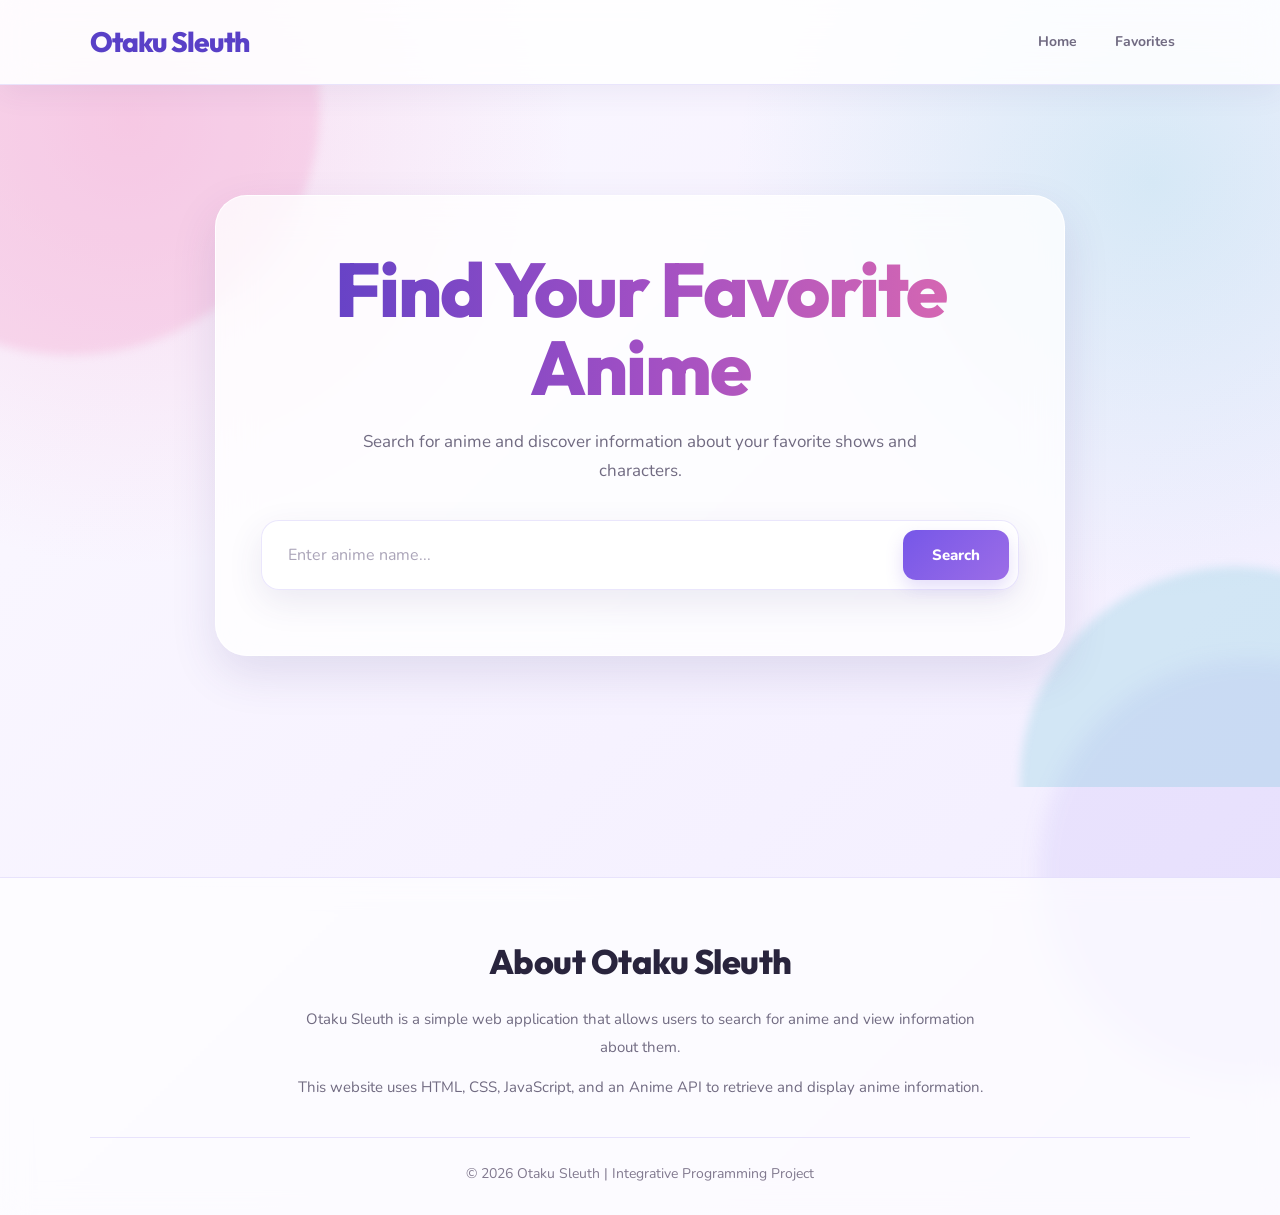
==== index.html @ 279554a6 "test" ====
<!DOCTYPE html>
<html lang="en">
<head>
    <meta charset="UTF-8">
    <meta name="viewport" content="width=device-width, initial-scale=1.0">
    <title>Anime Finder</title>
    <link rel="stylesheet" href="style.css">
</head>

<body>

    <nav class="navbar">
        <h1>Otaku Sleuth</h1>

        <div class="nav-links">
            <a href="#home">Home</a>
            <a href="favorites.html">Favorites</a>
        </div>
    </nav>


    <section id="home" class="hero">

        <div class="hero-content">

            <h2>Find Your Favorite Anime</h2>

            <p>
                Search for anime and discover information about your
                favorite shows and characters.
            </p>

            <div class="search-box">

                <input type="text" id="animeInput" placeholder="Enter anime name...">

                <button id="searchButton"> Search</button>

            </div>

            <p id="errorMessage"></p>

            <p id="loadingMessage"></p>

        </div>

    </section>


    <section id="results" class="results-section">

        <div id="animeResults" class="anime-results"></div>

    </section>


    <footer id="about">

        <div class="footer-about">

            <h2>About Otaku Sleuth</h2>

            <p>
                Otaku Sleuth is a simple web application that allows users
                to search for anime and view information about them.
            </p>

            <p>
                This website uses HTML, CSS, JavaScript, and an Anime API
                to retrieve and display anime information.
            </p>

        </div>

        <p class="copyright">
            © 2026 Otaku Sleuth | Integrative Programming Project
        </p>

    </footer>


    <script src="cards.js"></script>
    <script src="script.js"></script>

</body>
</html>
---- style.css ----
/* =========================================================
   ANIME FINDER — DREAMY ANIME / GLASSMORPHISM THEME
   Alternative design — HTML and JavaScript remain unchanged
   ========================================================= */

/* ---------- FONTS ---------- */
@import url("https://fonts.googleapis.com/css2?family=Nunito:wght@400;500;600;700;800&family=Outfit:wght@500;600;700;800&display=swap");

/* ---------- DESIGN TOKENS ---------- */
:root {
    --bg: #f7f3ff;
    --bg-soft: #eee8ff;
    --surface: rgba(255, 255, 255, 0.78);
    --surface-solid: #ffffff;
    --primary: #7657e8;
    --primary-dark: #5940c7;
    --secondary: #f08ac2;
    --accent: #6bc8d8;
    --text: #29243d;
    --muted: #716b82;
    --border: rgba(118, 87, 232, 0.15);
    --shadow: 0 18px 45px rgba(73, 54, 128, 0.13);
    --shadow-hover: 0 25px 55px rgba(73, 54, 128, 0.2);
}

/* ---------- RESET ---------- */
* {
    margin: 0;
    padding: 0;
    box-sizing: border-box;
}

html {
    scroll-behavior: smooth;
    scroll-padding-top: 85px;
}

body {
    font-family: "Nunito", "Segoe UI", Arial, sans-serif;
    color: var(--text);
    line-height: 1.7;
    overflow-x: hidden;

    background:
        radial-gradient(circle at 10% 10%, rgba(240, 138, 194, 0.25), transparent 28%),
        radial-gradient(circle at 90% 15%, rgba(107, 200, 216, 0.23), transparent 27%),
        linear-gradient(135deg, #fbf9ff 0%, var(--bg) 45%, #f1edff 100%);
}

body::before {
    content: "";
    position: fixed;
    width: 420px;
    height: 420px;
    right: -180px;
    bottom: -180px;
    border-radius: 50%;
    background: rgba(118, 87, 232, 0.09);
    filter: blur(10px);
    pointer-events: none;
    z-index: -1;
}

::selection {
    background: var(--secondary);
    color: white;
}

:focus-visible {
    outline: 3px solid var(--accent);
    outline-offset: 3px;
}

/* ---------- NAVIGATION ---------- */
.navbar {
    position: sticky;
    top: 0;
    z-index: 1000;

    display: flex;
    align-items: center;
    justify-content: space-between;
    gap: 25px;

    padding: 18px 7%;

    background: rgba(255, 255, 255, 0.84);
    border-bottom: 1px solid var(--border);
    box-shadow: 0 8px 30px rgba(73, 54, 128, 0.07);

    backdrop-filter: blur(16px);
    -webkit-backdrop-filter: blur(16px);
}

.navbar h1 {
    position: relative;
    font-family: "Outfit", sans-serif;
    font-size: 28px;
    font-weight: 800;
    letter-spacing: -0.8px;
    color: var(--primary-dark);
}

.nav-links {
    display: flex;
    align-items: center;
    gap: 8px;
}

.nav-links a {
    padding: 9px 15px;
    border-radius: 999px;

    color: var(--muted);
    text-decoration: none;
    font-size: 14px;
    font-weight: 700;

    transition: 0.25s ease;
}

.nav-links a:hover {
    color: var(--primary-dark);
    background: rgba(118, 87, 232, 0.09);
    transform: translateY(-2px);
}

/* ---------- HERO ---------- */
.hero {
    position: relative;
    min-height: 78vh;

    display: flex;
    align-items: center;
    justify-content: center;
    text-align: center;

    padding: 100px 20px 120px;
    overflow: hidden;
}

.hero::before,
.hero::after {
    content: "";
    position: absolute;
    border-radius: 50%;
    pointer-events: none;
}

.hero::before {
    width: 500px;
    height: 500px;
    top: -230px;
    left: -180px;
    background: rgba(240, 138, 194, 0.24);
    filter: blur(5px);
}

.hero::after {
    width: 430px;
    height: 430px;
    right: -170px;
    bottom: -210px;
    background: rgba(107, 200, 216, 0.25);
    filter: blur(5px);
}

.hero-content {
    position: relative;
    z-index: 1;

    width: 100%;
    max-width: 850px;
    padding: 55px 45px;

    background: var(--surface);
    border: 1px solid rgba(255, 255, 255, 0.9);
    border-radius: 32px;
    box-shadow: var(--shadow);

    backdrop-filter: blur(18px);
    -webkit-backdrop-filter: blur(18px);

    animation: heroIn 0.7s ease both;
}

.hero h2 {
    margin-bottom: 22px;

    font-family: "Outfit", sans-serif;
    font-size: clamp(42px, 7vw, 76px);
    font-weight: 800;
    line-height: 1.02;
    letter-spacing: -2px;

    background: linear-gradient(90deg, var(--primary-dark), #a04fc4, #e16cae);
    -webkit-background-clip: text;
    background-clip: text;
    color: transparent;
}

.hero p {
    max-width: 600px;
    margin: 0 auto 34px;

    color: var(--muted);
    font-size: 17px;
}

/* ---------- HERO SEARCH ---------- */
.hero .search-box {
    margin: 0 auto 10px;
}

.hero #errorMessage,
.hero #loadingMessage {
    min-height: 0;
    margin: 0 auto;
}

.hero #errorMessage:not(:empty),
.hero #loadingMessage:not(:empty) {
    margin-top: 14px;
}

/* ---------- RESULTS SECTION ---------- */
.results-section {
    padding: 0 6% 90px;
}

.results-section .anime-results {
    margin-top: 0;
}

/* ---------- START BUTTON ---------- */
.start-button {
    display: inline-block;

    padding: 14px 30px;
    border-radius: 999px;

    color: white;
    background: linear-gradient(135deg, var(--primary), #a06ee9);

    text-decoration: none;
    font-size: 16px;
    font-weight: 800;

    box-shadow: 0 10px 25px rgba(118, 87, 232, 0.25);

    transition: 0.25s ease;
}

.start-button:hover {
    transform: translateY(-3px);
    box-shadow: 0 15px 30px rgba(118, 87, 232, 0.32);
    background: linear-gradient(135deg, var(--primary-dark), #915bd4);
}

/* ---------- SEARCH SECTION ---------- */
.search-section {
    padding: 80px 6% 110px;
    text-align: center;
}

.search-section h2 {
    margin-bottom: 10px;

    font-family: "Outfit", sans-serif;
    font-size: clamp(34px, 5vw, 52px);
    font-weight: 800;
    letter-spacing: -1px;
    color: var(--text);
}

.search-section > p {
    margin-bottom: 30px;
    color: var(--muted);
}

/* ---------- SEARCH BOX ---------- */
.search-box {
    max-width: 760px;
    margin: 0 auto 25px;

    display: flex;
    gap: 10px;
    padding: 9px;

    background: rgba(255, 255, 255, 0.88);
    border: 1px solid var(--border);
    border-radius: 18px;

    box-shadow: 0 12px 35px rgba(73, 54, 128, 0.1);

    transition: 0.25s ease;
}

.search-box:focus-within {
    border-color: rgba(118, 87, 232, 0.45);
    box-shadow:
        0 14px 38px rgba(73, 54, 128, 0.13),
        0 0 0 4px rgba(118, 87, 232, 0.09);
}

.search-box input {
    flex: 1;
    min-width: 0;

    padding: 14px 17px;

    border: none;
    outline: none;
    background: transparent;

    color: var(--text);
    font-family: inherit;
    font-size: 16px;
}

.search-box input::placeholder {
    color: #aaa4b8;
}

.search-box button {
    padding: 0 29px;
    min-height: 48px;

    border: none;
    border-radius: 13px;

    color: white;
    background: linear-gradient(135deg, var(--primary), #9c6de7);

    font-family: inherit;
    font-size: 15px;
    font-weight: 800;

    cursor: pointer;

    box-shadow: 0 8px 18px rgba(118, 87, 232, 0.2);
    transition: 0.25s ease;
}

.search-box button:hover {
    transform: translateY(-2px);
    background: linear-gradient(135deg, var(--primary-dark), #8759d2);
}

.search-box button:active {
    transform: translateY(0);
}

/* ---------- STATUS MESSAGES ---------- */
#errorMessage {
    min-height: 28px;
    margin-bottom: 10px;

    color: #d64d78 !important;
    font-weight: 700;
}

#loadingMessage {
    min-height: 28px;
    color: var(--primary) !important;
    font-weight: 700;
}

#loadingMessage:not(:empty)::after {
    content: "";

    display: inline-block;
    width: 13px;
    height: 13px;
    margin-left: 9px;

    border: 2px solid rgba(118, 87, 232, 0.2);
    border-top-color: var(--primary);
    border-radius: 50%;

    vertical-align: -2px;
    animation: spin 0.7s linear infinite;
}

/* ---------- ANIME RESULTS ---------- */
.anime-results {
    max-width: 1250px;
    margin: 45px auto 0;

    display: grid;
    grid-template-columns: repeat(auto-fill, minmax(270px, 1fr));
    gap: 30px;

    text-align: left;
}

/* ---------- ANIME CARD ---------- */
.anime-card {
    display: flex;
    flex-direction: column;
    overflow: hidden;

    background: rgba(255, 255, 255, 0.88);
    border: 1px solid var(--border);
    border-radius: 24px;

    box-shadow: var(--shadow);

    transition:
        transform 0.3s ease,
        box-shadow 0.3s ease,
        border-color 0.3s ease;

    animation: cardIn 0.45s ease both;
}

.anime-card:hover {
    transform: translateY(-9px);
    border-color: rgba(118, 87, 232, 0.28);
    box-shadow: var(--shadow-hover);
}

/* ---------- ANIME IMAGE ---------- */
.card-image-link {
    display: block;
    overflow: hidden;
    cursor: pointer;
}

.card-image-link img {
    width: 100%;
    height: 350px;

    display: block;
    object-fit: cover;

    transition: transform 0.45s ease;
}

.anime-card:hover .card-image-link img {
    transform: scale(1.035);
}

/* ---------- CARD CONTENT ---------- */
.anime-card-content {
    flex: 1;
    padding: 22px 23px 25px;
}

.anime-card-content h3 {
    margin-bottom: 14px;

    font-family: "Outfit", sans-serif;
    font-size: 25px;
    font-weight: 800;
    line-height: 1.15;
    color: var(--text);
}

.anime-card-content p {
    margin-bottom: 7px;
    color: var(--muted);
    font-size: 14px;
}

.anime-card-content strong {
    margin-right: 4px;
    color: var(--primary-dark);
    font-weight: 800;
}

.anime-card-content p:last-child {
    margin-top: 17px;
    padding-top: 15px;

    border-top: 1px solid rgba(118, 87, 232, 0.11);

    color: #777083;
    line-height: 1.75;
}

/* ---------- FOOTER ---------- */
footer {
    padding: 55px 7% 30px;
    text-align: center;

    color: #81798f;
    font-size: 14px;

    background: rgba(255, 255, 255, 0.7);
    border-top: 1px solid var(--border);

    backdrop-filter: blur(14px);
    -webkit-backdrop-filter: blur(14px);
}

.footer-about {
    max-width: 690px;
    margin: 0 auto 35px;
}

.footer-about h2 {
    margin-bottom: 16px;

    font-family: "Outfit", sans-serif;
    font-size: clamp(26px, 4vw, 34px);
    font-weight: 800;
    letter-spacing: -0.5px;
    color: var(--text);
}

.footer-about p {
    margin: 0 auto 12px;

    color: var(--muted);
    font-size: 15px;
    line-height: 1.85;
}

.copyright {
    padding-top: 24px;
    border-top: 1px solid var(--border);
}

/* ---------- GENRE LINKS ---------- */
.anime-card-content a.genre-link {
    color: var(--primary);
    font-weight: 700;
    text-decoration: none;
    border-bottom: 1px dashed rgba(118, 87, 232, 0.45);
    transition: color 0.2s ease, border-color 0.2s ease;
}

.anime-card-content a.genre-link:hover {
    color: #e16cae;
    border-bottom-color: #e16cae;
}

/* ---------- GENRE PAGE ---------- */
.genre-header {
    padding: 70px 6% 40px;
    text-align: center;
}

.genre-header h2 {
    margin-bottom: 10px;

    font-family: "Outfit", sans-serif;
    font-size: clamp(38px, 6vw, 62px);
    font-weight: 800;
    letter-spacing: -1.5px;

    background: linear-gradient(90deg, var(--primary-dark), #a04fc4, #e16cae);
    -webkit-background-clip: text;
    background-clip: text;
    color: transparent;
}

.genre-header p {
    color: var(--muted);
}

.back-link {
    display: inline-block;
    margin-bottom: 20px;
    padding: 8px 16px;
    border-radius: 999px;

    color: var(--primary-dark);
    background: rgba(118, 87, 232, 0.09);
    text-decoration: none;
    font-size: 14px;
    font-weight: 700;

    transition: 0.25s ease;
}

.back-link:hover {
    background: rgba(118, 87, 232, 0.17);
    transform: translateX(-3px);
}

.results-section #errorMessage,
.results-section #loadingMessage {
    text-align: center;
    min-height: 0;
}

.load-more-wrap {
    margin-top: 45px;
    text-align: center;
}

.load-more-button {
    padding: 14px 34px;
    border: none;
    border-radius: 999px;

    color: white;
    background: linear-gradient(135deg, var(--primary), #9c6de7);

    font-family: inherit;
    font-size: 15px;
    font-weight: 800;
    cursor: pointer;

    box-shadow: 0 8px 18px rgba(118, 87, 232, 0.2);
    transition: 0.25s ease;
}

.load-more-button:hover {
    transform: translateY(-2px);
    background: linear-gradient(135deg, var(--primary-dark), #8759d2);
}

.load-more-button[hidden] {
    display: none;
}

/* ---------- FAVORITES ---------- */
.anime-card {
    position: relative;
}

.favorite-button {
    position: absolute;
    top: 14px;
    right: 14px;
    z-index: 2;

    display: flex;
    align-items: center;
    justify-content: center;
    width: 44px;
    height: 44px;

    border: 1px solid rgba(255, 255, 255, 0.85);
    border-radius: 50%;

    background: rgba(255, 255, 255, 0.82);
    box-shadow: 0 6px 18px rgba(73, 54, 128, 0.2);
    cursor: pointer;

    backdrop-filter: blur(8px);
    -webkit-backdrop-filter: blur(8px);

    transition: transform 0.2s ease, background 0.2s ease;
}

.favorite-button svg {
    fill: transparent;
    stroke: var(--secondary);
    stroke-width: 2;
    stroke-linejoin: round;
    transition: fill 0.2s ease, stroke 0.2s ease;
}

.favorite-button:hover {
    transform: scale(1.12);
    background: #ffffff;
}

.favorite-button.active svg {
    fill: #e8548f;
    stroke: #e8548f;
}

.favorite-button.active {
    animation: heartPop 0.35s ease;
}

.nav-links a.active-link {
    color: var(--primary-dark);
    background: rgba(118, 87, 232, 0.09);
}

.empty-message {
    padding: 50px 20px;
    text-align: center;
}

.empty-message[hidden] {
    display: none;
}

.empty-message p {
    margin-bottom: 22px;
    color: var(--muted);
    font-size: 18px;
}

@keyframes heartPop {
    0%   { transform: scale(1); }
    50%  { transform: scale(1.3); }
    100% { transform: scale(1); }
}

/* ---------- ANIME DETAIL PAGE ---------- */
.detail-section {
    max-width: 1100px;
    margin: 0 auto;
    padding: 50px 6% 90px;
}

.detail-section #errorMessage,
.detail-section #loadingMessage {
    min-height: 0;
    text-align: center;
}

.detail-card {
    overflow: hidden;

    background: rgba(255, 255, 255, 0.88);
    border: 1px solid var(--border);
    border-radius: 28px;
    box-shadow: var(--shadow);

    animation: cardIn 0.45s ease both;
}

.detail-banner {
    height: 220px;
    background-size: cover;
    background-position: center;
}

.detail-layout {
    display: grid;
    grid-template-columns: 300px 1fr;
    gap: 40px;
    padding: 35px;
}

.detail-banner + .detail-layout .detail-cover {
    margin-top: -110px;
}

.detail-cover {
    position: relative;
    align-self: start;
}

.detail-cover img {
    width: 100%;
    display: block;

    border-radius: 20px;
    border: 4px solid #ffffff;
    box-shadow: var(--shadow);
}

.detail-info h2 {
    font-family: "Outfit", sans-serif;
    font-size: clamp(30px, 4vw, 44px);
    font-weight: 800;
    line-height: 1.1;
    letter-spacing: -1px;
    color: var(--text);
}

.detail-alt-title {
    margin-top: 6px;
    color: var(--muted);
    font-size: 15px;
}

.detail-stats {
    display: flex;
    flex-wrap: wrap;
    gap: 12px;
    margin: 22px 0 18px;
}

.stat {
    display: flex;
    flex-direction: column;
    min-width: 110px;
    padding: 10px 18px;

    background: rgba(118, 87, 232, 0.07);
    border-radius: 16px;
}

.stat-value {
    font-family: "Outfit", sans-serif;
    font-size: 22px;
    font-weight: 800;
    line-height: 1.3;
    color: var(--primary-dark);
}

.stat-label {
    font-size: 12px;
    font-weight: 700;
    letter-spacing: 0.5px;
    text-transform: uppercase;
    color: var(--muted);
}

.detail-genres {
    display: flex;
    flex-wrap: wrap;
    gap: 8px;
}

.genre-chip {
    padding: 6px 15px;
    border-radius: 999px;

    color: var(--primary-dark);
    background: rgba(118, 87, 232, 0.1);
    text-decoration: none;
    font-size: 13px;
    font-weight: 800;

    transition: 0.2s ease;
}

.genre-chip:hover {
    color: #ffffff;
    background: var(--primary);
    transform: translateY(-2px);
}

.detail-heading {
    margin: 28px 0 10px;

    font-family: "Outfit", sans-serif;
    font-size: 20px;
    font-weight: 800;
    color: var(--text);
}

.detail-synopsis {
    color: var(--muted);
    line-height: 1.85;
    white-space: pre-line;
}

.detail-list {
    display: grid;
    grid-template-columns: repeat(2, 1fr);
    gap: 4px 30px;
}

.detail-row {
    display: flex;
    justify-content: space-between;
    gap: 14px;
    padding: 9px 0;

    border-bottom: 1px solid rgba(118, 87, 232, 0.11);
    font-size: 14px;
}

.detail-row dt {
    color: var(--primary-dark);
    font-weight: 800;
}

.detail-row dd {
    color: var(--muted);
    text-align: right;
}

.trailer-link {
    position: relative;
    display: block;
    max-width: 420px;
    overflow: hidden;
    border-radius: 16px;
    box-shadow: var(--shadow);
}

.trailer-link img {
    width: 100%;
    display: block;
    transition: transform 0.4s ease;
}

.trailer-link:hover img {
    transform: scale(1.04);
}

.play-badge {
    position: absolute;
    left: 12px;
    bottom: 12px;
    padding: 7px 15px;
    border-radius: 999px;

    color: #ffffff;
    background: rgba(41, 36, 61, 0.78);
    font-size: 13px;
    font-weight: 800;
}

@media (max-width: 800px) {
    .detail-layout {
        grid-template-columns: 1fr;
        padding: 24px;
    }

    .detail-cover {
        max-width: 280px;
        margin: 0 auto;
    }

    .detail-list {
        grid-template-columns: 1fr;
    }
}

/* ---------- ANIMATIONS ---------- */
@keyframes heroIn {
    from {
        opacity: 0;
        transform: translateY(25px) scale(0.98);
    }

    to {
        opacity: 1;
        transform: translateY(0) scale(1);
    }
}

@keyframes cardIn {
    from {
        opacity: 0;
        transform: translateY(18px);
    }

    to {
        opacity: 1;
        transform: translateY(0);
    }
}

@keyframes spin {
    to {
        transform: rotate(360deg);
    }
}

/* ---------- MOBILE ---------- */
@media (max-width: 700px) {
    .navbar {
        flex-direction: column;
        gap: 10px;
        padding: 14px 5%;
    }

    .navbar h1 {
        font-size: 25px;
    }

    .nav-links {
        width: 100%;
        justify-content: center;
        flex-wrap: wrap;
    }

    .nav-links a {
        padding: 7px 11px;
        font-size: 13px;
    }

    .hero {
        min-height: 72vh;
        padding: 70px 16px 100px;
    }

    .hero-content {
        padding: 42px 24px;
        border-radius: 25px;
    }

    .hero h2 {
        font-size: 45px;
        letter-spacing: -1.2px;
    }

    .hero p {
        font-size: 15px;
    }

    .search-section {
        padding: 65px 5% 80px;
    }

    .search-box {
        flex-direction: column;
        padding: 8px;
        border-radius: 17px;
    }

    .search-box button {
        width: 100%;
    }

    .anime-results {
        grid-template-columns: 1fr;
        gap: 24px;
    }

    .card-image-link img {
        height: 430px;
    }

}

@media (max-width: 400px) {
    .nav-links {
        gap: 2px;
    }

    .nav-links a {
        padding: 6px 8px;
        font-size: 12px;
    }

    .hero h2 {
        font-size: 39px;
    }

    .card-image-link img {
        height: 390px;
    }
}

/* ---------- ACCESSIBILITY ---------- */
@media (prefers-reduced-motion: reduce) {
    *,
    *::before,
    *::after {
        animation: none !important;
        transition: none !important;
        scroll-behavior: auto !important;
    }
}
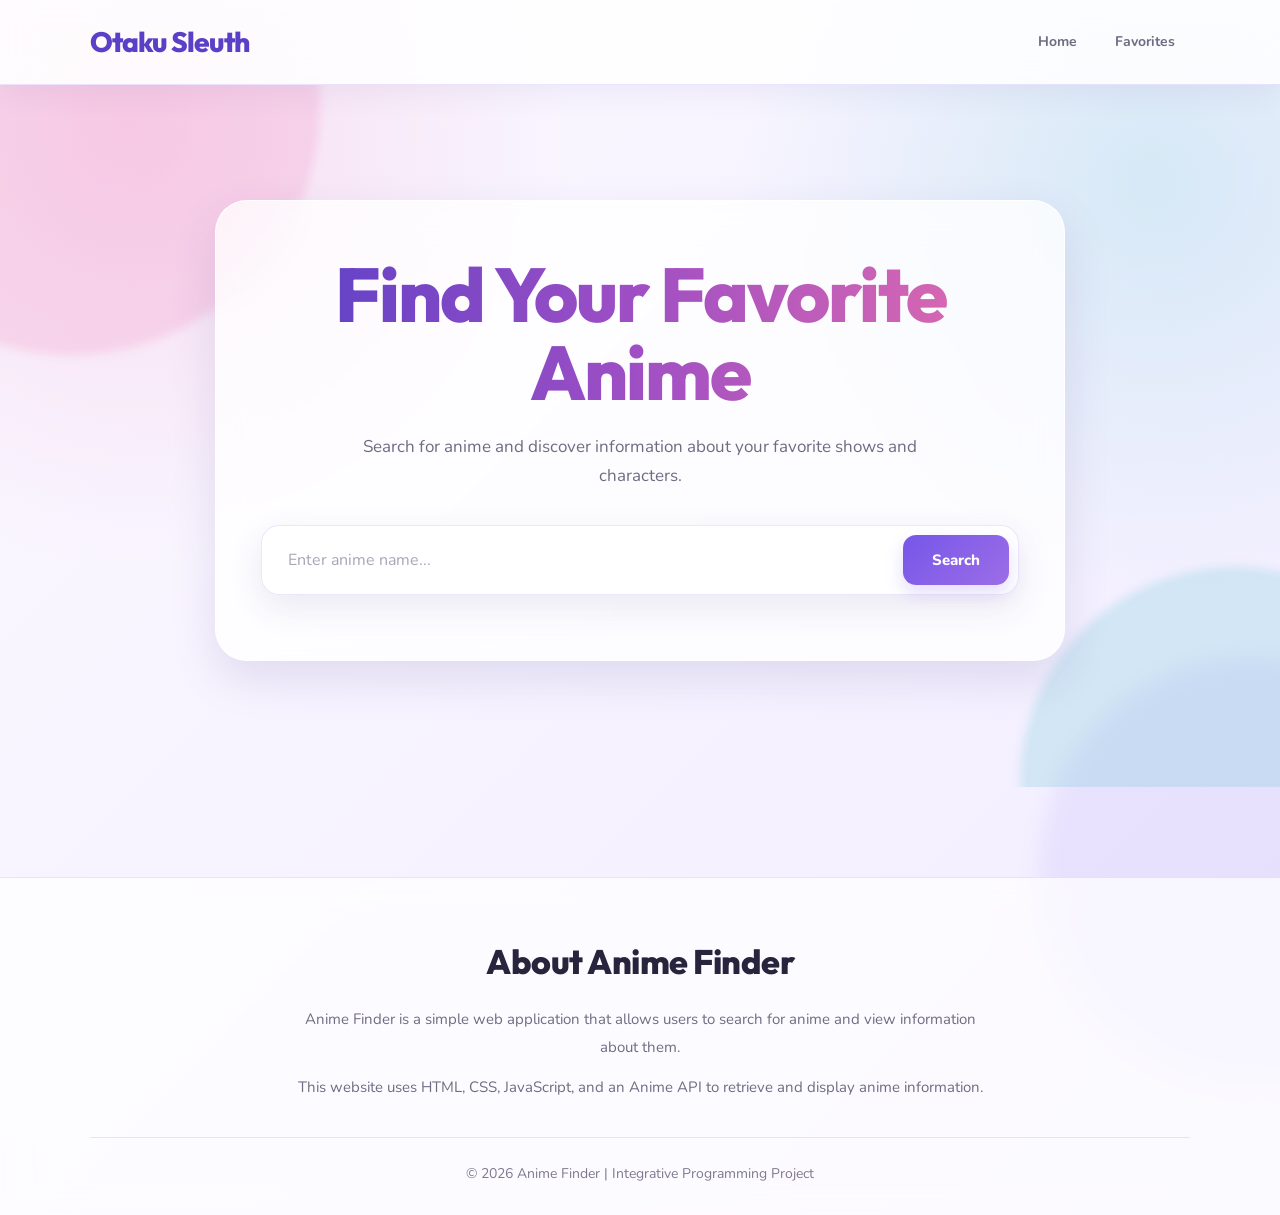
==== commit 95773c75: "Updated files" ====
--- a/index.html
+++ b/index.html
@@ -44,6 +44,24 @@
 
         </div>
 
+        <div class="recommendations" id="recommendations" hidden>
+
+            <h3 class="recommendations-title">Popular Right Now</h3>
+
+            <div class="rec-carousel">
+
+                <button type="button" class="rec-arrow rec-prev" id="recPrev" aria-label="Previous recommendation">&#8249;</button>
+
+                <div class="rec-slides" id="recSlides"></div>
+
+                <button type="button" class="rec-arrow rec-next" id="recNext" aria-label="Next recommendation">&#8250;</button>
+
+            </div>
+
+            <div class="rec-dots" id="recDots"></div>
+
+        </div>
+
     </section>
 
 
@@ -58,10 +76,10 @@
 
         <div class="footer-about">
 
-            <h2>About Otaku Sleuth</h2>
+            <h2>About Anime Finder</h2>
 
             <p>
-                Otaku Sleuth is a simple web application that allows users
+                Anime Finder is a simple web application that allows users
                 to search for anime and view information about them.
             </p>
 
@@ -73,13 +91,14 @@
         </div>
 
         <p class="copyright">
-            © 2026 Otaku Sleuth | Integrative Programming Project
+            © 2026 Anime Finder | Integrative Programming Project
         </p>
 
     </footer>
 
 
     <script src="cards.js"></script>
+    <script src="recommendations.js"></script>
     <script src="script.js"></script>
 
 </body>
--- a/style.css
+++ b/style.css
@@ -131,11 +131,12 @@
     min-height: 78vh;
 
     display: flex;
+    flex-direction: column;
     align-items: center;
     justify-content: center;
     text-align: center;
 
-    padding: 100px 20px 120px;
+    padding: 100px 20px 110px;
     overflow: hidden;
 }
 
@@ -727,9 +728,13 @@
 
 .detail-layout {
     display: grid;
-    grid-template-columns: 300px 1fr;
+    grid-template-columns: 260px 1fr;
     gap: 40px;
-    padding: 35px;
+    padding: 35px 35px 0;
+}
+
+.detail-body {
+    padding: 0 35px 40px;
 }
 
 .detail-banner + .detail-layout .detail-cover {
@@ -824,7 +829,7 @@
 }
 
 .detail-heading {
-    margin: 28px 0 10px;
+    margin: 30px 0 10px;
 
     font-family: "Outfit", sans-serif;
     font-size: 20px;
@@ -832,16 +837,22 @@
     color: var(--text);
 }
 
-.detail-synopsis {
+.detail-synopsis p {
+    margin-bottom: 14px;
+
     color: var(--muted);
     line-height: 1.85;
     white-space: pre-line;
 }
 
+.detail-synopsis p:last-child {
+    margin-bottom: 0;
+}
+
 .detail-list {
     display: grid;
-    grid-template-columns: repeat(2, 1fr);
-    gap: 4px 30px;
+    grid-template-columns: repeat(auto-fit, minmax(260px, 1fr));
+    gap: 4px 40px;
 }
 
 .detail-row {
@@ -899,7 +910,11 @@
 @media (max-width: 800px) {
     .detail-layout {
         grid-template-columns: 1fr;
-        padding: 24px;
+        padding: 24px 24px 0;
+    }
+
+    .detail-body {
+        padding: 0 24px 30px;
     }
 
     .detail-cover {
@@ -907,8 +922,246 @@
         margin: 0 auto;
     }
 
-    .detail-list {
-        grid-template-columns: 1fr;
+}
+
+/* ---------- RECOMMENDATIONS ---------- */
+.recommendations {
+    position: relative;
+    z-index: 1;
+
+    width: 100%;
+    max-width: 1100px;
+    margin-top: 60px;
+
+    text-align: left;
+}
+
+.recommendations[hidden] {
+    display: none;
+}
+
+.recommendations-title {
+    margin-bottom: 22px;
+
+    font-family: "Outfit", sans-serif;
+    font-size: clamp(28px, 4vw, 38px);
+    font-weight: 800;
+    letter-spacing: -1px;
+    text-align: center;
+
+    background: linear-gradient(90deg, var(--primary-dark), #a04fc4, #e16cae);
+    -webkit-background-clip: text;
+    background-clip: text;
+    color: transparent;
+}
+
+.rec-carousel {
+    position: relative;
+    display: flex;
+    align-items: center;
+    gap: 10px;
+}
+
+.rec-slides {
+    flex: 1;
+    min-width: 0;
+    display: grid;
+}
+
+.rec-slide {
+    grid-area: 1 / 1;
+
+    position: relative;
+    display: block;
+    min-height: 460px;
+    overflow: hidden;
+
+    background: #29243d;
+    border-radius: 30px;
+    box-shadow: var(--shadow-hover);
+
+    color: #ffffff;
+    text-decoration: none;
+
+    opacity: 0;
+    visibility: hidden;
+    transition: opacity 0.6s ease, visibility 0.6s ease;
+}
+
+.rec-slide.active {
+    opacity: 1;
+    visibility: visible;
+}
+
+.rec-bg {
+    position: absolute;
+    inset: 0;
+    width: 100%;
+    height: 100%;
+
+    object-fit: cover;
+    object-position: center;
+
+    transition: transform 0.6s ease;
+}
+
+.rec-slide:hover .rec-bg {
+    transform: scale(1.05);
+}
+
+.rec-slide.no-banner .rec-bg {
+    filter: blur(22px) brightness(0.8);
+    transform: scale(1.25);
+}
+
+.rec-slide.no-banner:hover .rec-bg {
+    transform: scale(1.3);
+}
+
+.rec-overlay {
+    position: absolute;
+    inset: 0;
+
+    display: flex;
+    align-items: flex-end;
+    gap: 32px;
+    padding: 40px 48px;
+
+    background: linear-gradient(
+        to top,
+        rgba(20, 15, 42, 0.92) 0%,
+        rgba(20, 15, 42, 0.62) 42%,
+        rgba(20, 15, 42, 0.05) 78%
+    );
+}
+
+.rec-poster {
+    flex-shrink: 0;
+    align-self: center;
+    width: 210px;
+
+    border-radius: 18px;
+    box-shadow: 0 16px 36px rgba(0, 0, 0, 0.5);
+}
+
+.rec-info {
+    min-width: 0;
+}
+
+.rec-info h4 {
+    margin-bottom: 6px;
+
+    font-family: "Outfit", sans-serif;
+    font-size: clamp(28px, 4vw, 44px);
+    font-weight: 800;
+    line-height: 1.15;
+    color: #ffffff;
+    text-shadow: 0 2px 10px rgba(0, 0, 0, 0.5);
+}
+
+.rec-meta {
+    margin: 0 0 14px !important;
+    font-size: 15px !important;
+    font-weight: 800;
+    color: #f7b8da !important;
+}
+
+.rec-description {
+    margin: 0 !important;
+    max-width: 720px !important;
+
+    font-size: 16px !important;
+    line-height: 1.75;
+    color: rgba(255, 255, 255, 0.88) !important;
+
+    display: -webkit-box;
+    -webkit-line-clamp: 3;
+    -webkit-box-orient: vertical;
+    overflow: hidden;
+}
+
+.rec-arrow {
+    flex-shrink: 0;
+    width: 38px;
+    height: 38px;
+
+    border: 1px solid var(--border);
+    border-radius: 50%;
+
+    color: var(--primary-dark);
+    background: rgba(255, 255, 255, 0.9);
+    font-size: 24px;
+    line-height: 1;
+    cursor: pointer;
+
+    transition: 0.2s ease;
+}
+
+.rec-arrow:hover {
+    color: #ffffff;
+    background: var(--primary);
+}
+
+.rec-dots {
+    display: flex;
+    justify-content: center;
+    gap: 9px;
+    margin-top: 16px;
+}
+
+.rec-dot {
+    width: 10px;
+    height: 10px;
+    padding: 0;
+
+    border: none;
+    border-radius: 999px;
+
+    background: rgba(118, 87, 232, 0.25);
+    cursor: pointer;
+
+    transition: width 0.3s ease, background 0.3s ease;
+}
+
+.rec-dot.active {
+    width: 28px;
+    background: var(--primary);
+}
+
+@media (max-width: 700px) {
+    .rec-arrow {
+        display: none;
+    }
+
+    .recommendations {
+        margin-top: 45px;
+    }
+
+    .rec-slide {
+        min-height: 380px;
+        border-radius: 24px;
+    }
+
+    .rec-overlay {
+        gap: 14px;
+        padding: 20px;
+    }
+
+    .rec-poster {
+        width: 100px;
+    }
+
+    .rec-info h4 {
+        font-size: 22px;
+    }
+
+    .rec-meta {
+        font-size: 13px !important;
+    }
+
+    .rec-description {
+        -webkit-line-clamp: 3;
+        font-size: 13px !important;
     }
 }
 
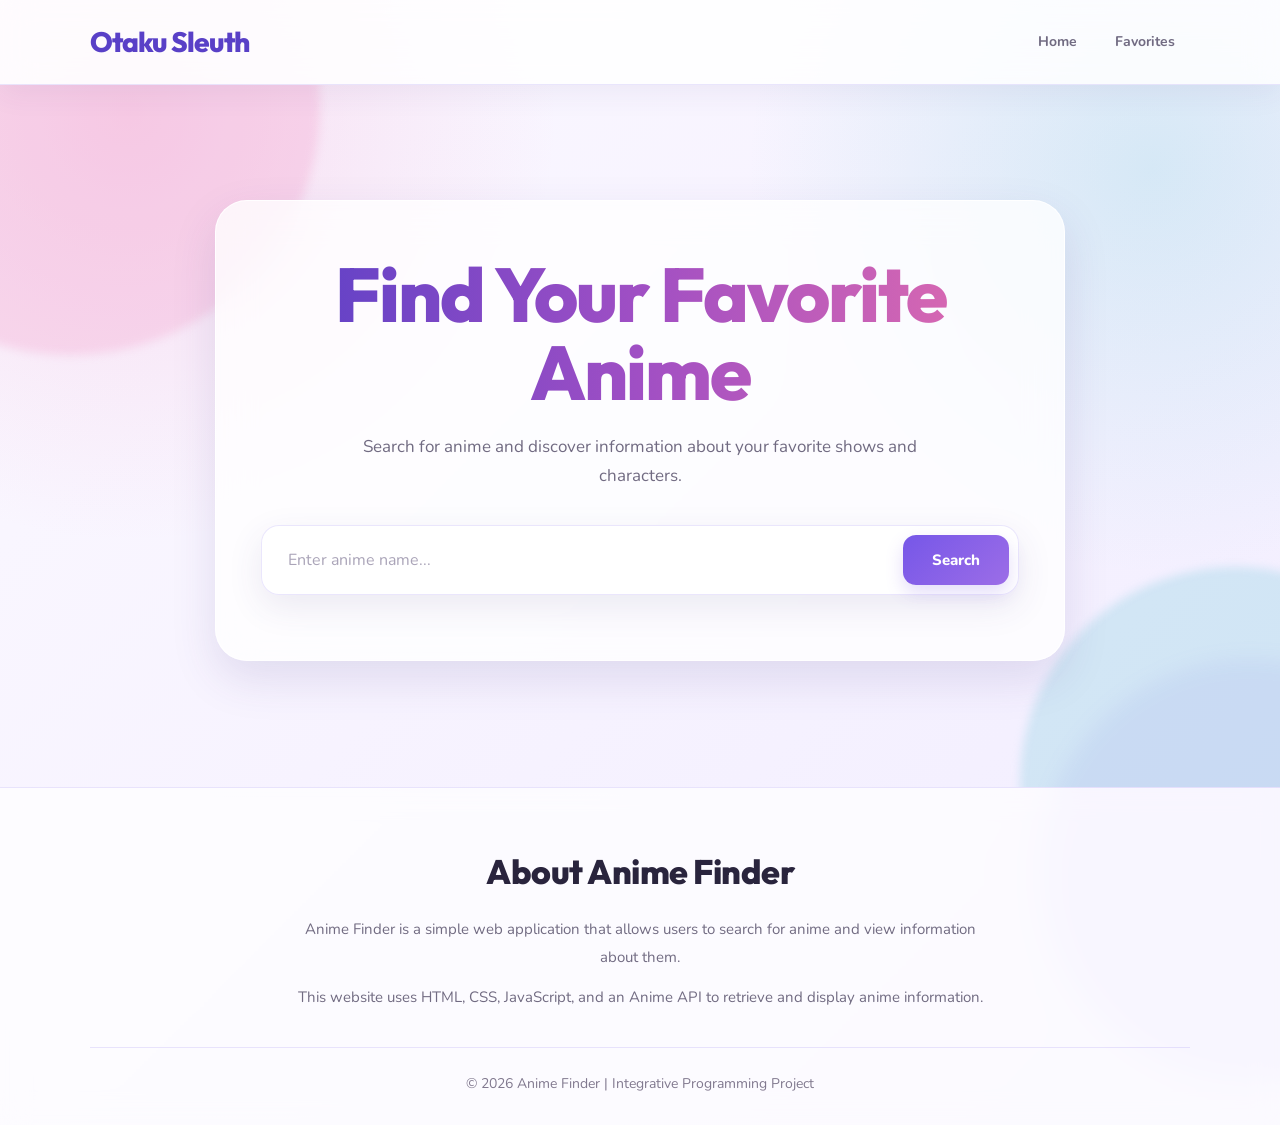
==== commit 0793f13f: "Updated files" ====
--- a/index.html
+++ b/index.html
@@ -40,8 +40,6 @@
 
             <p id="errorMessage"></p>
 
-            <p id="loadingMessage"></p>
-
         </div>
 
         <div class="recommendations" id="recommendations" hidden>
@@ -61,13 +59,6 @@
             <div class="rec-dots" id="recDots"></div>
 
         </div>
-
-    </section>
-
-
-    <section id="results" class="results-section">
-
-        <div id="animeResults" class="anime-results"></div>
 
     </section>
 
--- a/style.css
+++ b/style.css
@@ -1165,6 +1165,15 @@
     }
 }
 
+/* ---------- SEARCH RESULTS PAGE ---------- */
+.search-again {
+    padding: 0 6% 40px;
+}
+
+.search-again .search-box {
+    margin-bottom: 0;
+}
+
 /* ---------- ANIMATIONS ---------- */
 @keyframes heroIn {
     from {
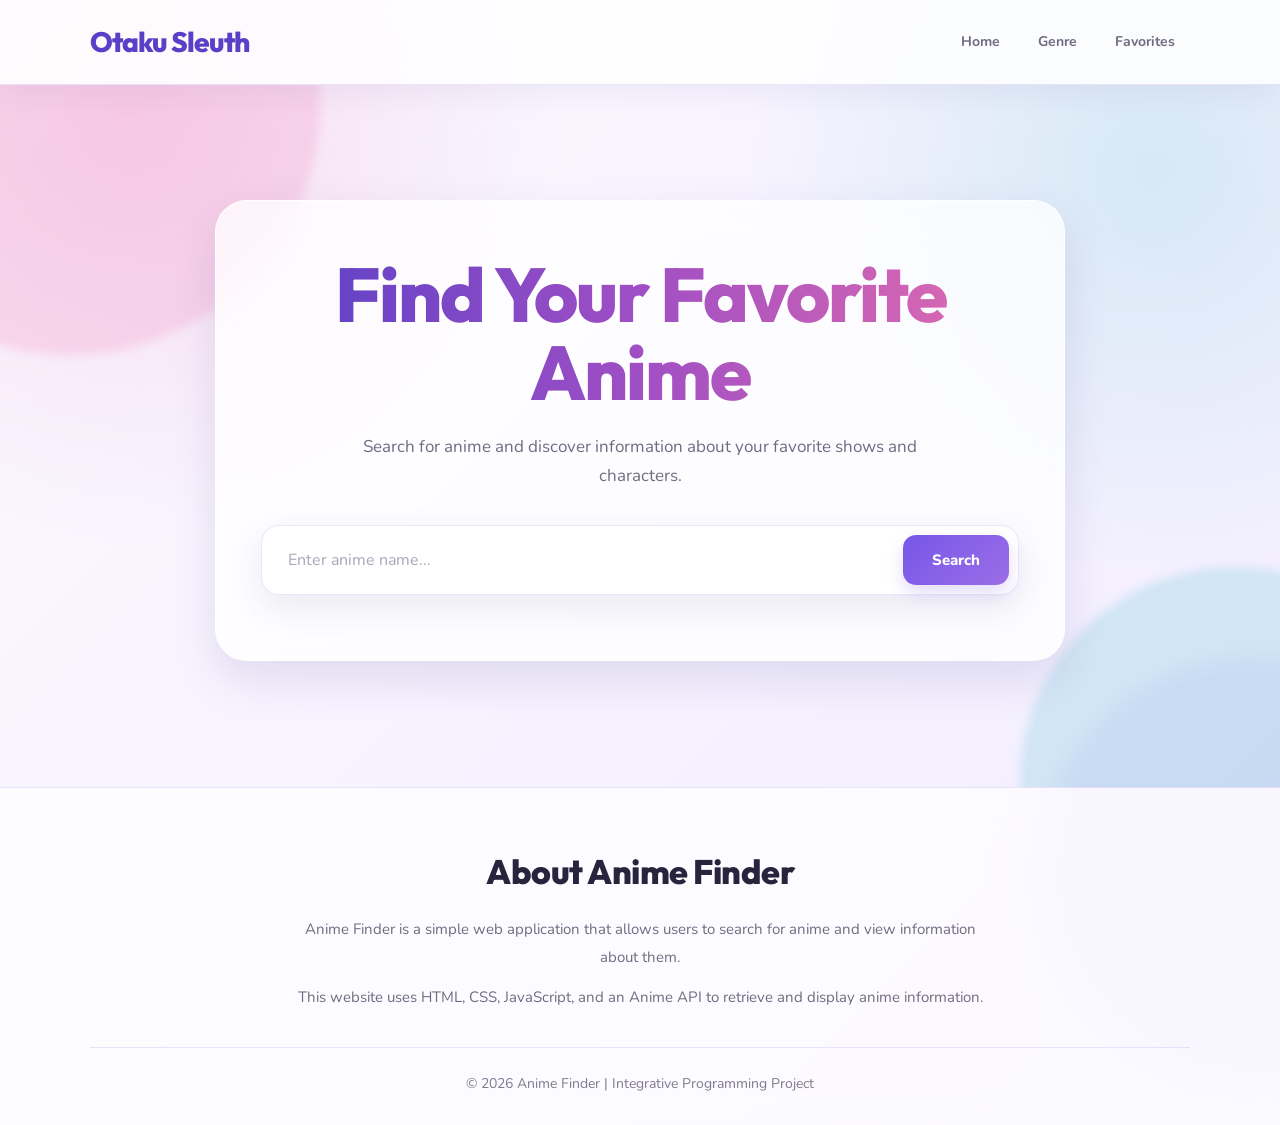
==== commit 501f6873: "Updated files" ====
--- a/index.html
+++ b/index.html
@@ -14,6 +14,7 @@
 
         <div class="nav-links">
             <a href="#home">Home</a>
+            <a href="genres.html">Genre</a>
             <a href="favorites.html">Favorites</a>
         </div>
     </nav>
--- a/style.css
+++ b/style.css
@@ -1174,6 +1174,97 @@
     margin-bottom: 0;
 }
 
+/* ---------- GENRE BROWSER PAGE ---------- */
+.genre-buttons-section {
+    padding: 0 6% 20px;
+}
+
+.genre-buttons {
+    max-width: 950px;
+    margin: 0 auto;
+
+    display: flex;
+    flex-wrap: wrap;
+    justify-content: center;
+    gap: 14px;
+}
+
+.genre-button {
+    padding: 13px 28px;
+
+    font-family: inherit;
+    cursor: pointer;
+
+    color: var(--primary-dark);
+    background: rgba(255, 255, 255, 0.88);
+    border: 1px solid var(--border);
+    border-radius: 999px;
+    box-shadow: 0 8px 20px rgba(73, 54, 128, 0.08);
+
+    text-decoration: none;
+    font-size: 15px;
+    font-weight: 800;
+
+    transition: 0.25s ease;
+}
+
+.genre-button:hover {
+    color: #ffffff;
+    background: linear-gradient(135deg, var(--primary), #e16cae);
+    border-color: transparent;
+    transform: translateY(-3px);
+    box-shadow: 0 14px 28px rgba(118, 87, 232, 0.28);
+}
+
+.genre-button.active {
+    color: #ffffff;
+    background: linear-gradient(135deg, var(--primary), #e16cae);
+    border-color: transparent;
+    box-shadow: 0 14px 28px rgba(118, 87, 232, 0.28);
+}
+
+.genre-search {
+    padding: 40px 6% 60px;
+    text-align: center;
+}
+
+.genre-results[hidden] {
+    display: none;
+}
+
+.genre-results-title {
+    margin-bottom: 30px;
+
+    font-family: "Outfit", sans-serif;
+    font-size: clamp(30px, 4.5vw, 46px);
+    font-weight: 800;
+    letter-spacing: -1px;
+    text-align: center;
+
+    background: linear-gradient(90deg, var(--primary-dark), #a04fc4, #e16cae);
+    -webkit-background-clip: text;
+    background-clip: text;
+    color: transparent;
+}
+
+.genre-status {
+    min-height: 0;
+    text-align: center;
+    font-weight: 700;
+}
+
+#genreError {
+    color: #d64d78;
+}
+
+#genreLoading {
+    color: var(--primary);
+}
+
+.genre-search #errorMessage {
+    min-height: 0;
+}
+
 /* ---------- ANIMATIONS ---------- */
 @keyframes heroIn {
     from {
